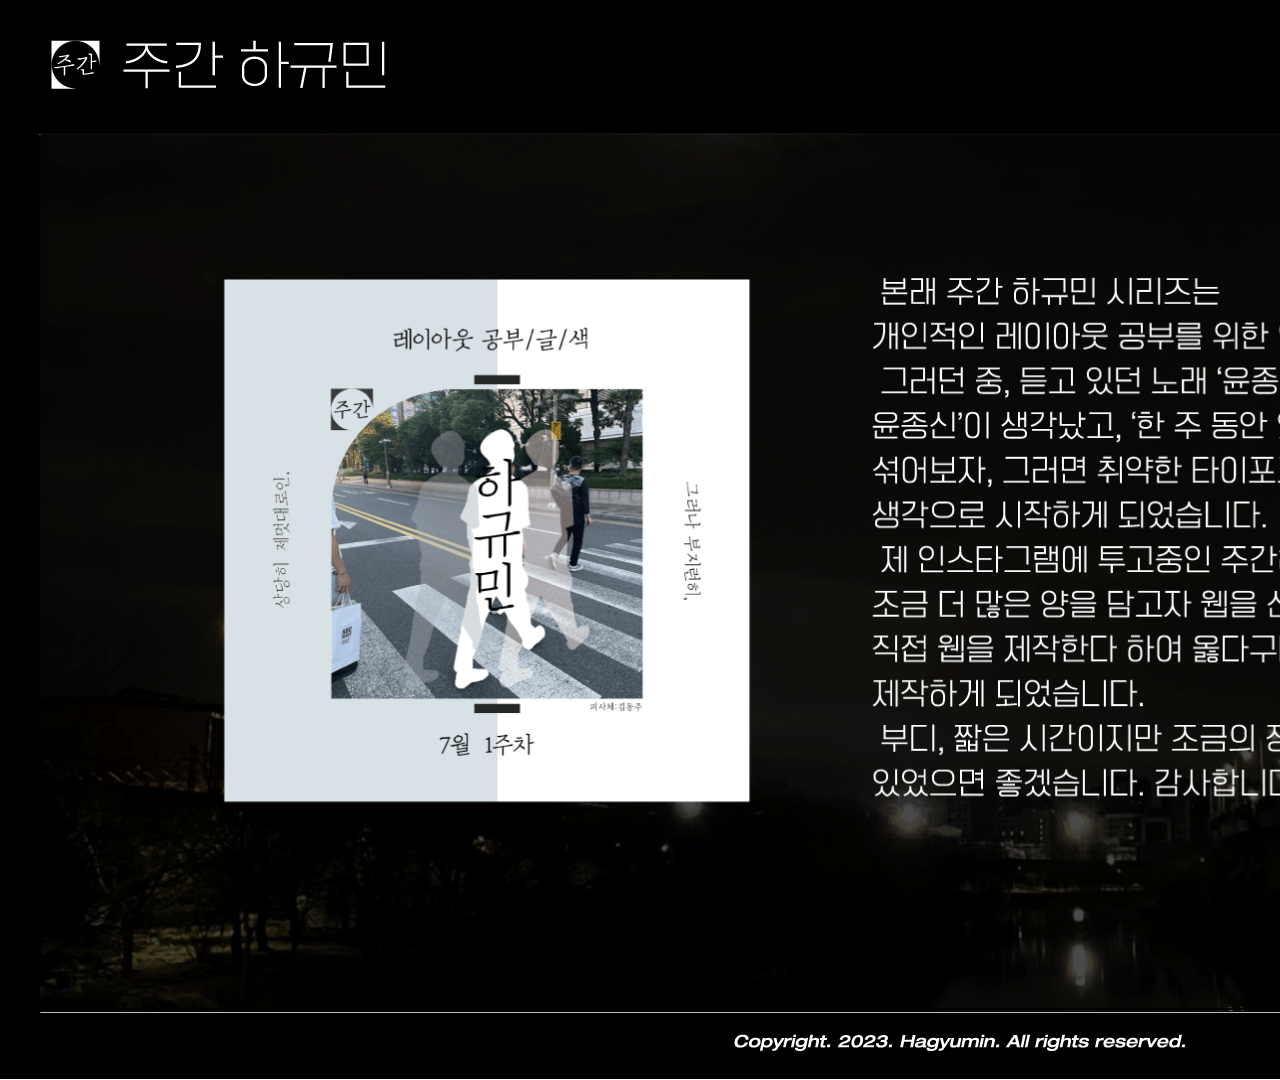
==== about.html @ ed8339f8 "Add files via upload" ====
<html>
<head>
<title>Weekly_ha</title>
<meta http-equiv="Content-Type" content="text/html; charset=utf-8">
</head>
<body bgcolor="#FFFFFF" leftmargin="0" topmargin="0" marginwidth="0" marginheight="0">
<!-- Save for Web Slices (main.png) -->
<table id="__01" width="1920" height="1080" border="0" cellpadding="0" cellspacing="0">
	<tr>
		<td colspan="10">
			<img src="images/main_01.gif" width="1920" height="23" alt=""></td>
	</tr>
	<tr>
		<td rowspan="4">
			<img src="images/main_02.gif" width="39" height="1056" alt=""></td>
		<td>
			<a href="index.html">
			<img src="images/go_main.gif" width="363" height="80" alt=""></td>
			</a>
		<td rowspan="2">
			<img src="images/main_04.gif" width="1140" height="106" alt=""></td>
		<td>
			<img src="images/play.gif" width="77" height="80" alt=""></td>
		<td rowspan="2">
			<img src="images/main_06.gif" width="11" height="106" alt=""></td>
		<td>
			<img src="images/list.gif" width="110" height="80" alt=""></td>
		<td rowspan="2">
			<img src="images/main_08.gif" width="8" height="106" alt=""></td>
		<td>
			<a href="about.html">
			<img src="images/about.gif" width="106" height="80" alt=""></td>
			</a>
		<td colspan="2" rowspan="2">
			<img src="images/main_10.gif" width="66" height="106" alt=""></td>
	</tr>
	<tr>
		<td>
			<img src="images/main_11.gif" width="363" height="26" alt=""></td>
		<td>
			<img src="images/main_12.gif" width="77" height="26" alt=""></td>
		<td>
			<img src="images/main_13.gif" width="110" height="26" alt=""></td>
		<td>
			<img src="images/main_14.gif" width="106" height="26" alt=""></td>
	</tr>
	<tr>
		<td colspan="8">
			<img src="images/about_ha.gif" width="1842" height="881" alt=""></td>
		<td rowspan="2">
			<img src="images/main_16.gif" width="39" height="950" alt=""></td>
	</tr>
	<tr>
		<td colspan="8">
			<img src="images/main_17.gif" width="1842" height="69" alt=""></td>
	</tr>
	<tr>
		<td>
			<img src="images/&#xc2a4;&#xd398;&#xc774;&#xc11c;.gif" width="39" height="1" alt=""></td>
		<td>
			<img src="images/&#xc2a4;&#xd398;&#xc774;&#xc11c;.gif" width="363" height="1" alt=""></td>
		<td>
			<img src="images/&#xc2a4;&#xd398;&#xc774;&#xc11c;.gif" width="1140" height="1" alt=""></td>
		<td>
			<img src="images/&#xc2a4;&#xd398;&#xc774;&#xc11c;.gif" width="77" height="1" alt=""></td>
		<td>
			<img src="images/&#xc2a4;&#xd398;&#xc774;&#xc11c;.gif" width="11" height="1" alt=""></td>
		<td>
			<img src="images/&#xc2a4;&#xd398;&#xc774;&#xc11c;.gif" width="110" height="1" alt=""></td>
		<td>
			<img src="images/&#xc2a4;&#xd398;&#xc774;&#xc11c;.gif" width="8" height="1" alt=""></td>
		<td>
			<img src="images/&#xc2a4;&#xd398;&#xc774;&#xc11c;.gif" width="106" height="1" alt=""></td>
		<td>
			<img src="images/&#xc2a4;&#xd398;&#xc774;&#xc11c;.gif" width="27" height="1" alt=""></td>
		<td>
			<img src="images/&#xc2a4;&#xd398;&#xc774;&#xc11c;.gif" width="39" height="1" alt=""></td>
	</tr>
</table>
<!-- End Save for Web Slices -->
</body>
</html>
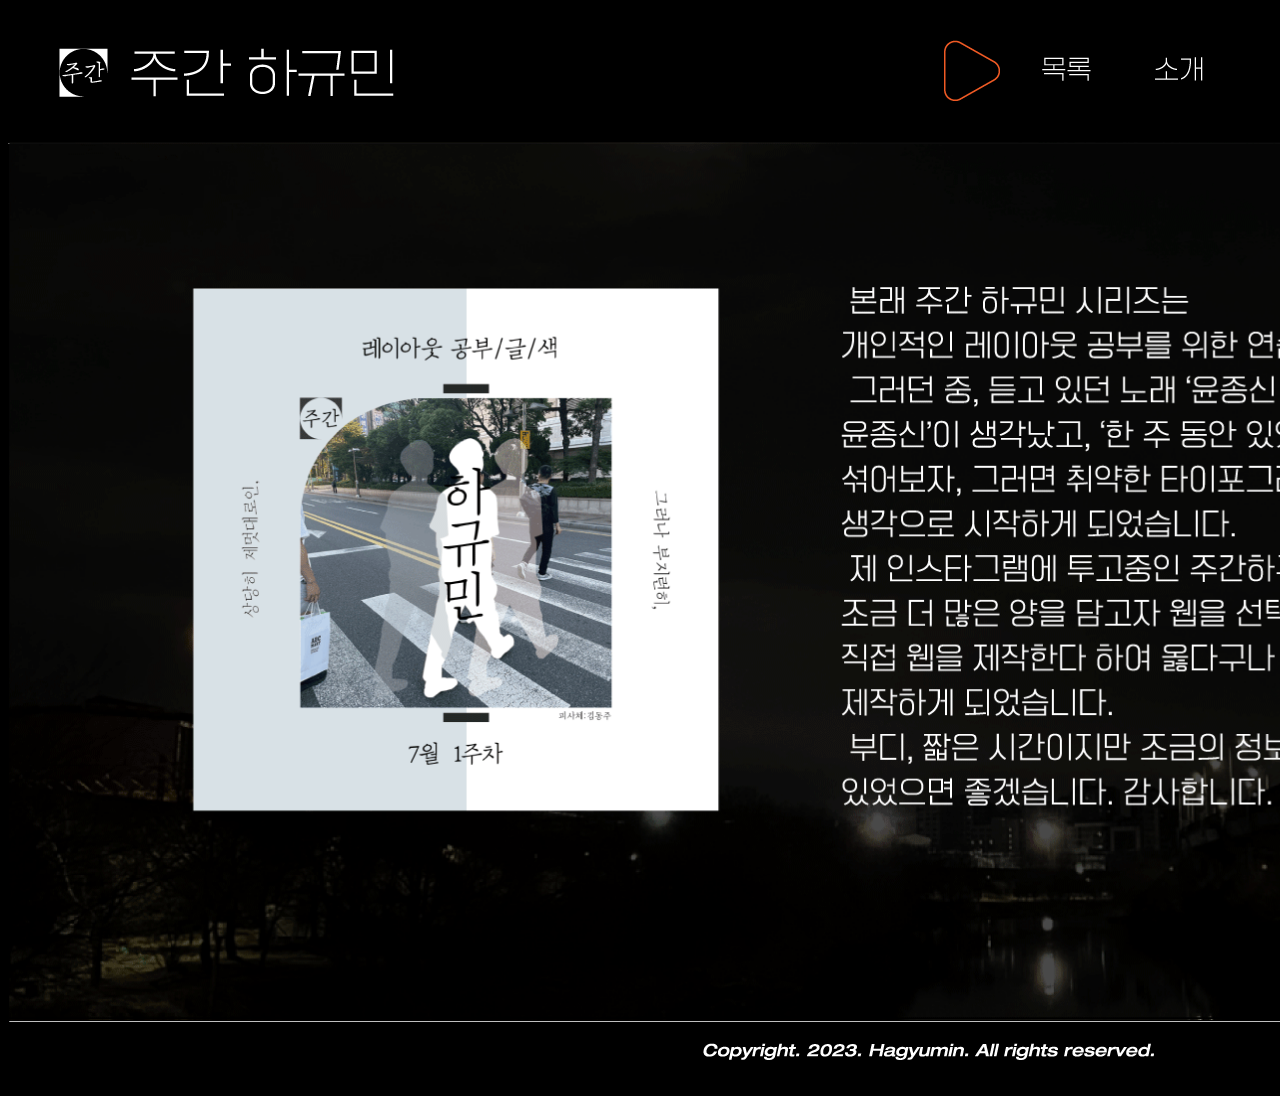
==== commit 315a083b: "Add files via upload" ====
--- a/about.html
+++ b/about.html
@@ -2,81 +2,36 @@
 <head>
 <title>Weekly_ha</title>
 <meta http-equiv="Content-Type" content="text/html; charset=utf-8">
+
 </head>
-<body bgcolor="#FFFFFF" leftmargin="0" topmargin="0" marginwidth="0" marginheight="0">
+<body bgcolor="#000000">
 <!-- Save for Web Slices (main.png) -->
-<table id="__01" width="1920" height="1080" border="0" cellpadding="0" cellspacing="0">
-	<tr>
-		<td colspan="10">
-			<img src="images/main_01.gif" width="1920" height="23" alt=""></td>
-	</tr>
-	<tr>
-		<td rowspan="4">
-			<img src="images/main_02.gif" width="39" height="1056" alt=""></td>
-		<td>
+
+<header>
+        <span style="float: left; margin-top: 23; margin-bottom: 23; margin-left: 39;">
 			<a href="index.html">
-			<img src="images/go_main.gif" width="363" height="80" alt=""></td>
+			<img src="images/go_main.gif" width="363" height="80" >
 			</a>
-		<td rowspan="2">
-			<img src="images/main_04.gif" width="1140" height="106" alt=""></td>
-		<td>
-			<img src="images/play.gif" width="77" height="80" alt=""></td>
-		<td rowspan="2">
-			<img src="images/main_06.gif" width="11" height="106" alt=""></td>
-		<td>
-			<img src="images/list.gif" width="110" height="80" alt=""></td>
-		<td rowspan="2">
-			<img src="images/main_08.gif" width="8" height="106" alt=""></td>
-		<td>
+        
+        </span>
+        <span style="float: right; margin-top: 23; margin-bottom: 23; margin-right: 39;">
+			<img src="images/play.gif" width="77" height="80" >
+
+			<img src="images/list.gif" width="110" height="80">
+
 			<a href="about.html">
-			<img src="images/about.gif" width="106" height="80" alt=""></td>
+			<img src="images/about.gif" width="106" height="80">
 			</a>
-		<td colspan="2" rowspan="2">
-			<img src="images/main_10.gif" width="66" height="106" alt=""></td>
-	</tr>
-	<tr>
-		<td>
-			<img src="images/main_11.gif" width="363" height="26" alt=""></td>
-		<td>
-			<img src="images/main_12.gif" width="77" height="26" alt=""></td>
-		<td>
-			<img src="images/main_13.gif" width="110" height="26" alt=""></td>
-		<td>
-			<img src="images/main_14.gif" width="106" height="26" alt=""></td>
-	</tr>
-	<tr>
-		<td colspan="8">
-			<img src="images/about_ha.gif" width="1842" height="881" alt=""></td>
-		<td rowspan="2">
-			<img src="images/main_16.gif" width="39" height="950" alt=""></td>
-	</tr>
-	<tr>
-		<td colspan="8">
-			<img src="images/main_17.gif" width="1842" height="69" alt=""></td>
-	</tr>
-	<tr>
-		<td>
-			<img src="images/&#xc2a4;&#xd398;&#xc774;&#xc11c;.gif" width="39" height="1" alt=""></td>
-		<td>
-			<img src="images/&#xc2a4;&#xd398;&#xc774;&#xc11c;.gif" width="363" height="1" alt=""></td>
-		<td>
-			<img src="images/&#xc2a4;&#xd398;&#xc774;&#xc11c;.gif" width="1140" height="1" alt=""></td>
-		<td>
-			<img src="images/&#xc2a4;&#xd398;&#xc774;&#xc11c;.gif" width="77" height="1" alt=""></td>
-		<td>
-			<img src="images/&#xc2a4;&#xd398;&#xc774;&#xc11c;.gif" width="11" height="1" alt=""></td>
-		<td>
-			<img src="images/&#xc2a4;&#xd398;&#xc774;&#xc11c;.gif" width="110" height="1" alt=""></td>
-		<td>
-			<img src="images/&#xc2a4;&#xd398;&#xc774;&#xc11c;.gif" width="8" height="1" alt=""></td>
-		<td>
-			<img src="images/&#xc2a4;&#xd398;&#xc774;&#xc11c;.gif" width="106" height="1" alt=""></td>
-		<td>
-			<img src="images/&#xc2a4;&#xd398;&#xc774;&#xc11c;.gif" width="27" height="1" alt=""></td>
-		<td>
-			<img src="images/&#xc2a4;&#xd398;&#xc774;&#xc11c;.gif" width="39" height="1" alt=""></td>
-	</tr>
-</table>
+        </span>
+</header>
+<center>
+<main>
+            <img src="images/about_ha.gif" width="1842" height="881">
+</main>
+	<footer>
+			<img src="images/main_17.gif" width="1842" height="69">
+    </footer>
 <!-- End Save for Web Slices -->
+</center>
 </body>
 </html>
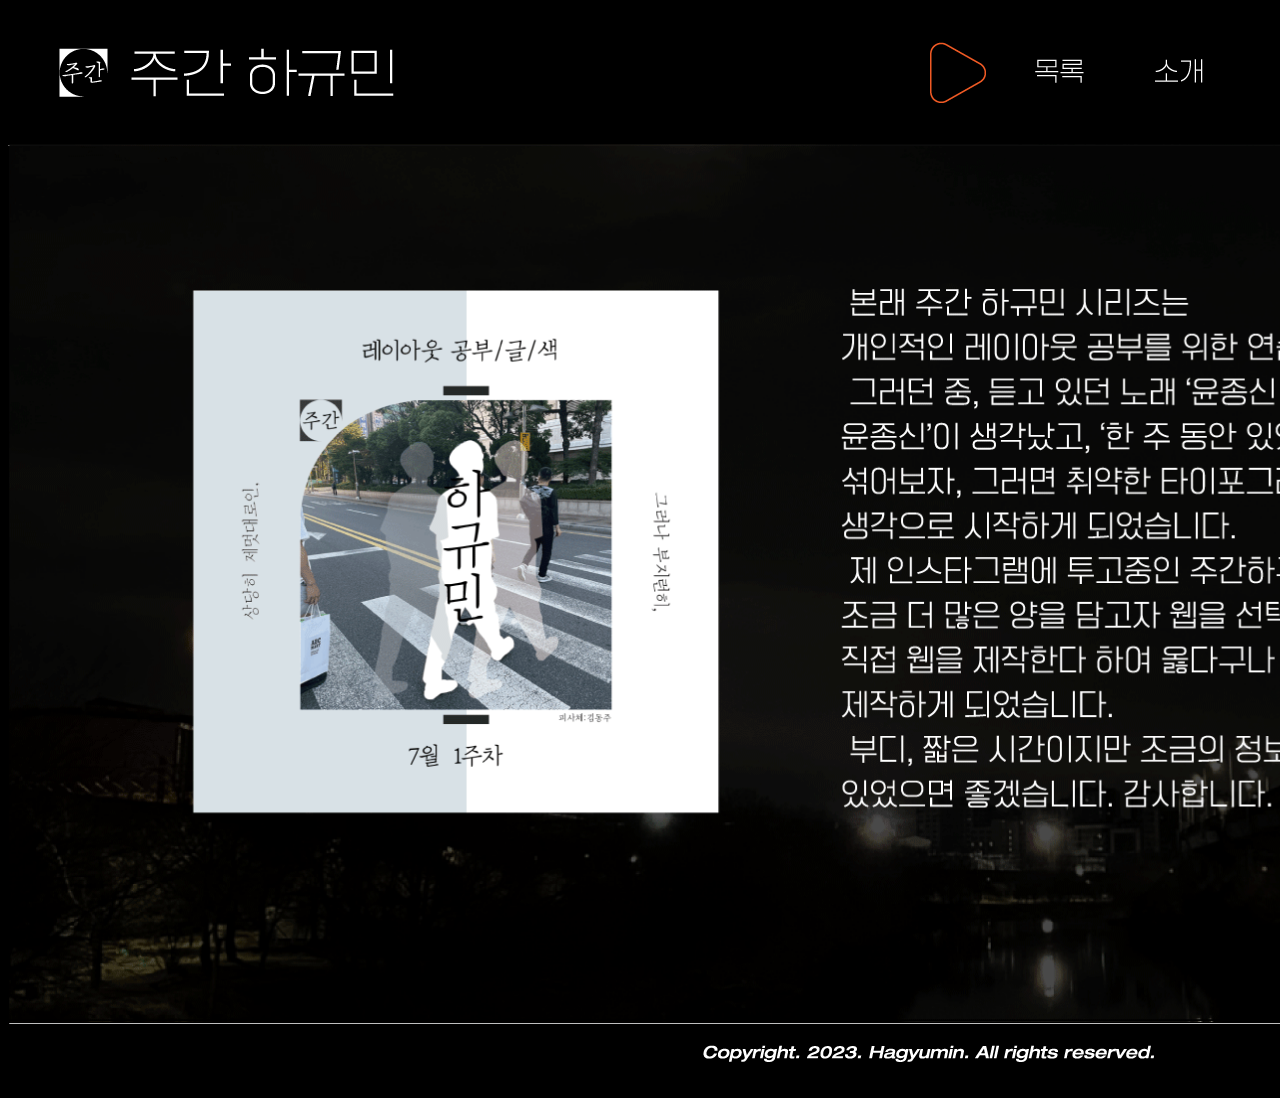
==== commit 8a22d909: "Add files via upload" ====
--- a/about.html
+++ b/about.html
@@ -2,7 +2,43 @@
 <head>
 <title>Weekly_ha</title>
 <meta http-equiv="Content-Type" content="text/html; charset=utf-8">
+<style>
+.dropdown{
+    position : relative;
+    display : inline-block;
+  }
+  
+  
+  .dropbtn{
+    border : 1px solid rgb(0, 0, 0);
+    border-radius : 4px;
+    background-color: #000000;
+    font-weight: 400;
+    color : rgb(37, 37, 37);
+    width :auto;
+    text-align: left;
+    cursor : pointer;
+    font-size : 12px;
+  }
+  .dropdown-content{
+    display : none;
+    position : absolute;
+    z-index : 1; /*다른 요소들보다 앞에 배치*/
+    font-weight: 400;
+    background-color: #000000;
+    min-width : auto;
+  }
+  
 
+  
+  .dropdown-content a:hover{
+    background-color : #000000
+  }
+  
+  .dropdown:hover .dropdown-content {
+    display: block;
+  }
+</style>
 </head>
 <body bgcolor="#000000">
 <!-- Save for Web Slices (main.png) -->
@@ -17,7 +53,18 @@
         <span style="float: right; margin-top: 23; margin-bottom: 23; margin-right: 39;">
 			<img src="images/play.gif" width="77" height="80" >
 
-			<img src="images/list.gif" width="110" height="80">
+            <span class="dropdown">
+                <button class="dropbtn"> 
+                  <span class="dropbtn_icon">
+                    <img src="images/list.gif" width="110" height="80">
+                </span>
+                </button>
+                <span class="dropdown-content">
+                  <a href="artpage.html">
+                    <img src="images/seoul_go.gif">
+                  </a>
+                </span>
+            </span>
 
 			<a href="about.html">
 			<img src="images/about.gif" width="106" height="80">
@@ -26,7 +73,7 @@
 </header>
 <center>
 <main>
-            <img src="images/about_ha.gif" width="1842" height="881">
+			<img src="images/about_ha.gif" width="1842" height="881" >
 </main>
 	<footer>
 			<img src="images/main_17.gif" width="1842" height="69">
@@ -34,4 +81,4 @@
 <!-- End Save for Web Slices -->
 </center>
 </body>
-</html>+</html>
